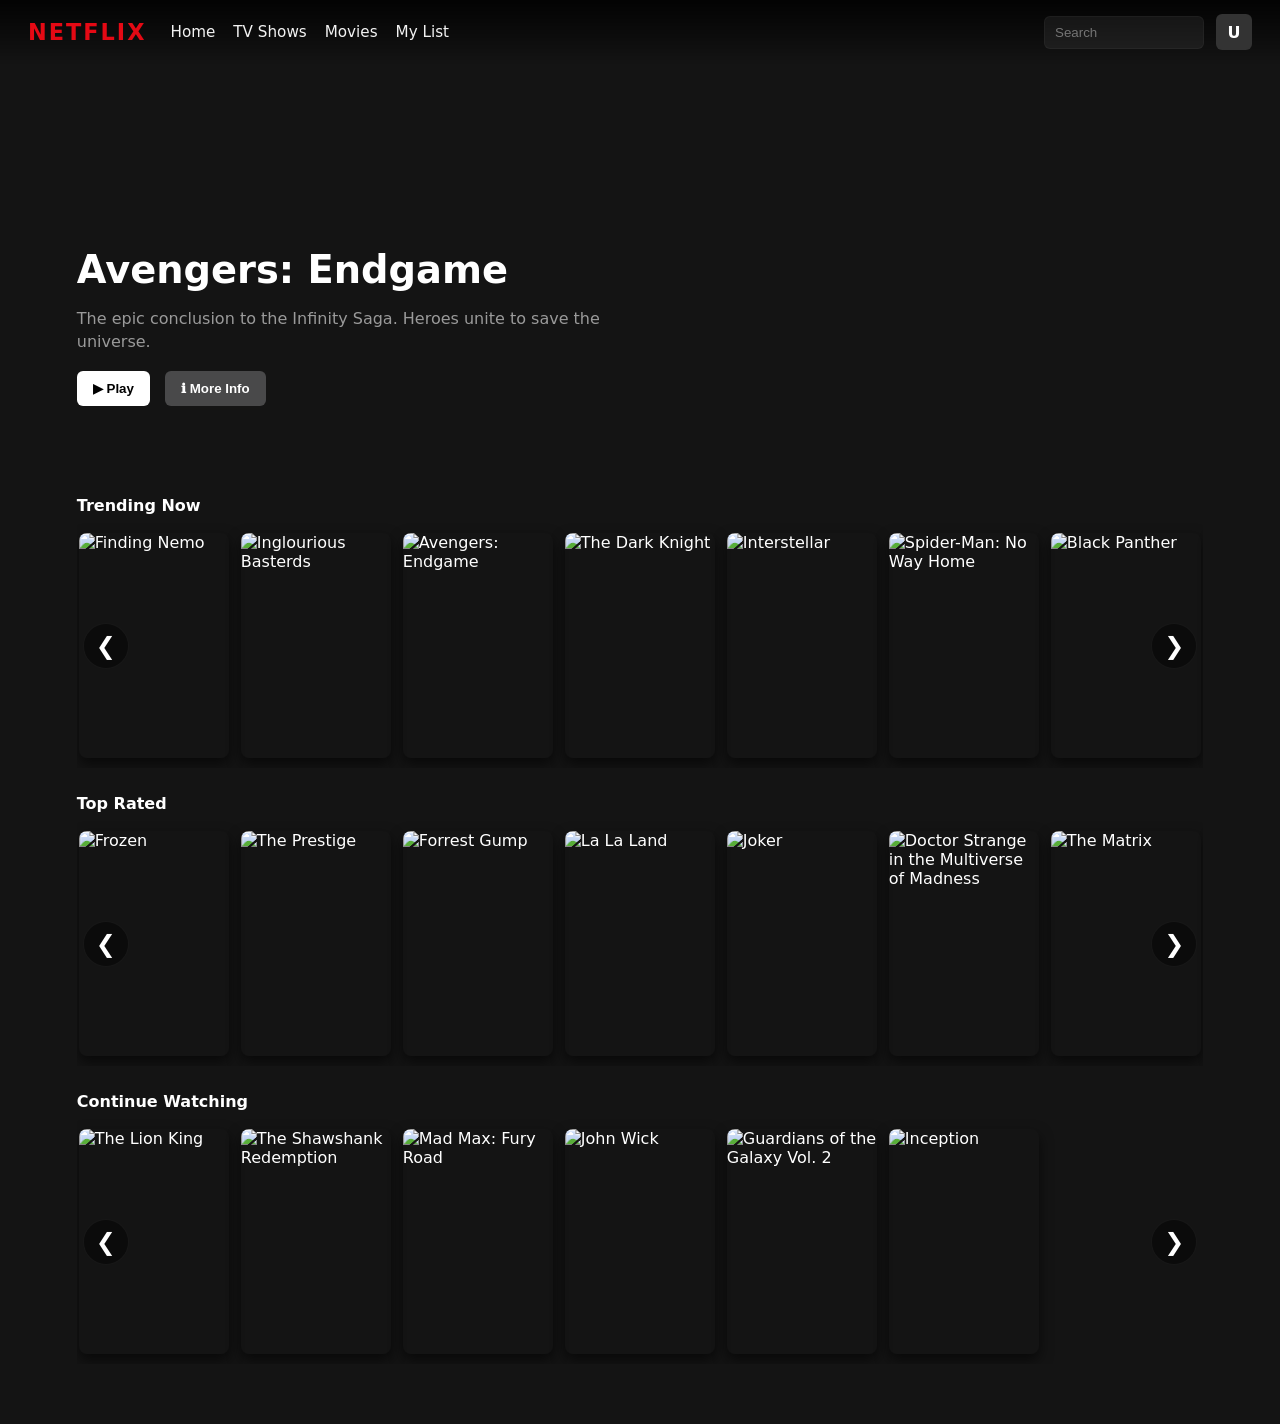
==== index.html @ ec2013bd "first commit" ====
<!DOCTYPE html>
<html lang="en">
<head>
  <meta charset="utf-8" />
  <meta name="viewport" content="width=device-width,initial-scale=1" />
  <title>Netflix Clone — Demo</title>
  <link rel="stylesheet" href="style.css" />
</head>
<body>
  <header class="site-header">
    <div class="logo">NETFLIX</div>

    <nav class="nav-desktop">
      <a href="#">Home</a>
      <a href="#">TV Shows</a>
      <a href="#">Movies</a>
      <a href="#">My List</a>
    </nav>

    <div class="nav-actions">
      <input id="search" class="search" placeholder="Search" />
      <button id="hamburger" class="hamburger" aria-label="Open menu">☰</button>
      <div class="avatar">U</div>
    </div>

    <!-- Mobile menu -->
    <div id="mobileMenu" class="mobile-menu hidden">
      <a href="#">Home</a>
      <a href="#">TV Shows</a>
      <a href="#">Movies</a>
      <a href="#">My List</a>
    </div>
  </header>

  <!-- HERO -->
  <section class="hero">
    <div class="hero-bg" role="img" aria-label="Featured movie poster"></div>
    <div class="hero-inner">
      <h1 id="heroTitle">Avengers: Endgame</h1>
      <p id="heroDesc">The epic conclusion to the Infinity Saga. Heroes unite to save the universe.</p>
      <div class="hero-buttons">
        <button class="btn play-hero" data-videoid="hA6hldpSTF8">▶ Play</button>
        <button class="btn info-hero">ℹ More Info</button>
      </div>
    </div>
  </section>

  <!-- ROWS -->
  <main id="rowsContainer" class="rows"></main>

  <!-- Trailer Modal -->
  <div id="trailerModal" class="modal hidden" aria-hidden="true">
    <div class="modal-panel" role="dialog" aria-modal="true">
      <button id="closeModal" class="modal-close" aria-label="Close">✕</button>
      <div class="video-wrap">
        <!-- iframe src set by JS -->
        <iframe id="trailerFrame" width="100%" height="100%" frameborder="0"
          allow="autoplay; encrypted-media" allowfullscreen></iframe>
      </div>
    </div>
  </div>

  <script src="script.js"></script>
</body>
</html>
---- style.css ----
:root{
  --bg:#141414; --muted:#9a9a9a; --red:#e50914;
}

/* Reset + base */
*{box-sizing:border-box}
html,body{height:100%}
body{
  margin:0; font-family: Inter, system-ui, -apple-system, "Segoe UI", Roboto, Arial;
  background:var(--bg); color:#fff; -webkit-font-smoothing:antialiased;
}

/* HEADER */
.site-header{
  display:flex; align-items:center; gap:24px;
  padding:14px 28px; background:linear-gradient(to bottom, rgba(0,0,0,0.85), transparent);
  position:sticky; top:0; z-index:60;
}
.logo{ color:var(--red); font-weight:800; letter-spacing:2px; font-size:1.4rem; }
.nav-desktop{ display:flex; gap:18px; align-items:center; }
.nav-desktop a{ color:#fff;text-decoration:none; font-size:0.95rem; opacity:0.95; }
.nav-actions{ margin-left:auto; display:flex; gap:12px; align-items:center; }

/* Search + avatar + hamburger */
.search{
  background:rgba(255,255,255,0.06); border:1px solid rgba(255,255,255,0.04); color:#fff;
  padding:8px 10px; border-radius:6px; outline:none; width:160px;
}
.avatar{ width:36px;height:36px;border-radius:6px;background:#333;display:flex;align-items:center;justify-content:center;font-weight:700;}
.hamburger{ display:none; background:transparent;border:none;color:#fff;font-size:20px; cursor:pointer; }

/* MOBILE MENU */
.mobile-menu{ position:fixed; top:60px; right:12px; background:#0b0b0b; border-radius:8px; padding:8px 12px; display:flex; flex-direction:column; gap:8px; z-index:70; }
.mobile-menu a{ color:#fff; text-decoration:none; }

/* HERO */
.hero{ position:relative; min-height:46vh; display:flex; align-items:flex-end; padding:36px 6%; overflow:hidden; }
.hero-bg{ position:absolute; inset:0; background-image:url('https://wallpaperaccess.com/full/329583.jpg'); background-size:cover; background-position:center; filter:brightness(.48); transform:scale(1.02); }
.hero-inner{ position:relative; z-index:2; max-width:680px; padding-bottom:36px; }
.hero h1{ font-size:2.4rem; margin:0 0 10px; }
.hero p{ color:var(--muted); max-width:560px; line-height:1.4; margin-bottom:18px; }
.btn{ padding:10px 16px; border-radius:6px; border:none; cursor:pointer; font-weight:700; }
.play-hero{ background:#fff; color:#000; margin-right:10px; }
.info-hero{ background:rgba(109,109,110,0.6); color:#fff; }

/* ROWS container */
.rows{ padding:18px 6% 60px; display:flex; flex-direction:column; gap:26px; }

/* Each category */
.row{
  display:flex; flex-direction:column; gap:8px;
}
.row-header{ display:flex; justify-content:space-between; align-items:center; }
.row-title{ font-weight:700; }

/* Poster track */
.track-wrap{ position:relative; }
.track{
  display:flex; gap:12px; overflow:hidden; padding:10px 2px; scroll-behavior:smooth;
}
.track::-webkit-scrollbar{ display:none; }

/* Poster card */
.poster{
  min-width:150px; width:150px; height:225px; border-radius:8px; object-fit:cover;
  flex-shrink:0; transform-origin: center bottom; transition:transform .18s ease, box-shadow .18s;
  box-shadow: 0 6px 14px rgba(0,0,0,0.6);
}
.poster:hover{ transform:translateY(-8px) scale(1.06); cursor:pointer; box-shadow: 0 18px 30px rgba(0,0,0,0.6); }

/* arrows */
.arrow{
  position:absolute; top:50%; transform:translateY(-50%); width:46px;height:46px;border-radius:50%;
  display:flex;align-items:center;justify-content:center;background:rgba(0,0,0,0.45); color:#fff; font-size:24px; cursor:pointer;
  transition:transform .12s, background .12s; border:1px solid rgba(255,255,255,0.05);
}
.arrow:hover{ transform:scale(1.06); background:rgba(0,0,0,0.7); }
.arrow.left{ left:6px; }
.arrow.right{ right:6px; }

/* modal trailer */
.modal{ position:fixed; inset:0; display:flex; align-items:center; justify-content:center; background:rgba(0,0,0,0.75); z-index:90; }
.modal-panel{ width:min(980px,94%); background:linear-gradient(#0b0b0b,#000); border-radius:10px; padding:14px; position:relative; }
.modal-close{ position:absolute; right:10px; top:8px; background:transparent;border:none;color:#fff;font-size:20px; cursor:pointer; }
.video-wrap{ width:100%; height:0; padding-bottom:56.25%; position:relative; } /* 16:9 */
.video-wrap iframe{ position:absolute; inset:0; width:100%; height:100%; border-radius:6px; }

/* hidden utility */
.hidden{ display:none !important; }

/* Responsive */
@media (max-width:900px){
  .poster{ min-width:120px; width:120px; height:180px; }
  .hero h1{ font-size:1.8rem; }
  .search{ display:none; }
}
@media (max-width:720px){
  .nav-desktop{ display:none; }
  .hamburger{ display:block; }
  .hero{ padding:20px; min-height:40vh; }
  .logo{ font-size:1.1rem; }
}
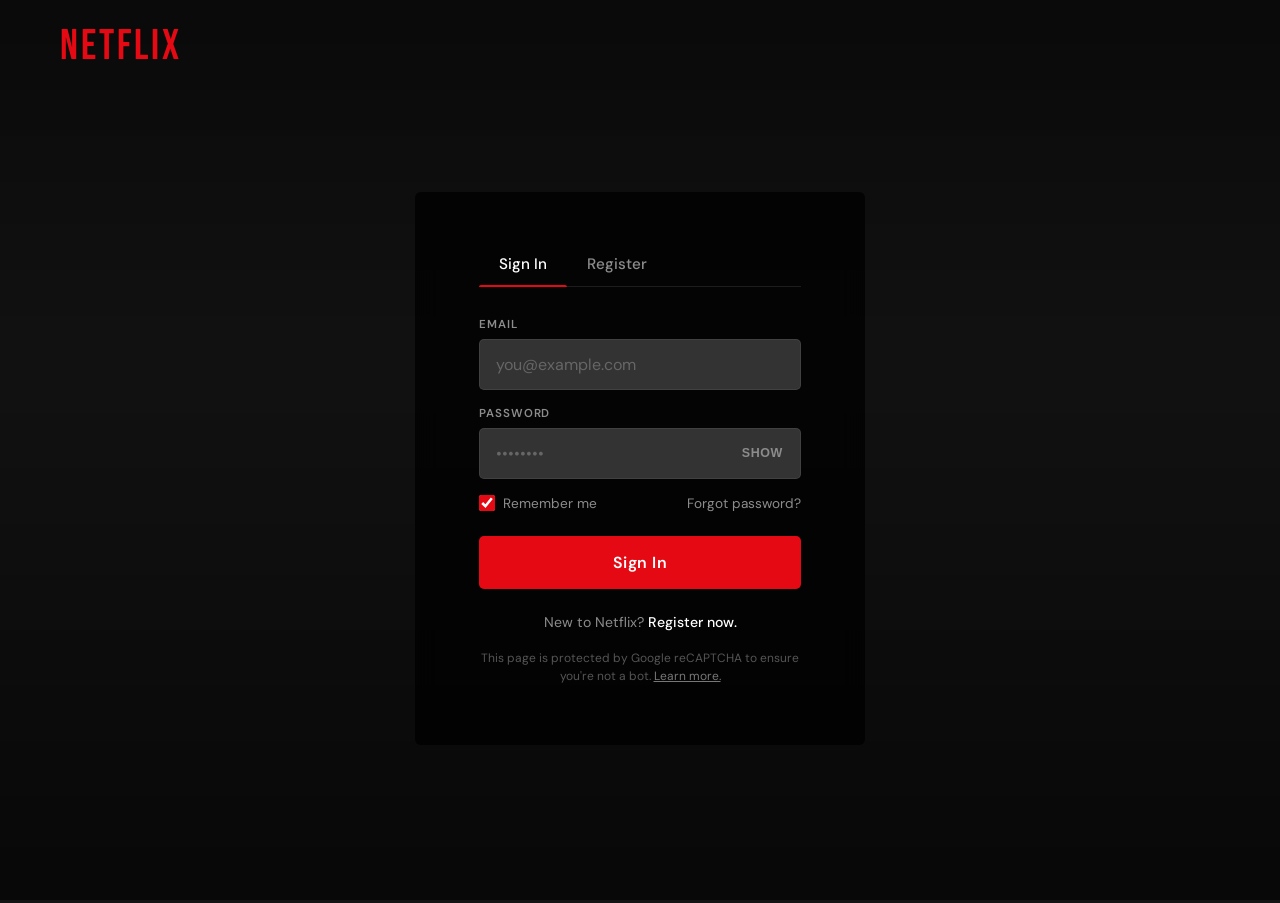
==== commit 2a1e0312: "Add auth, profiles, settings, my list, genre tabs, watch history, i18n" ====
--- a/index.html
+++ b/index.html
@@ -3,41 +3,91 @@
 <head>
   <meta charset="utf-8" />
   <meta name="viewport" content="width=device-width,initial-scale=1" />
-  <title>Netflix Clone — Demo</title>
+  <title>Netflix Clone — Home</title>
   <link rel="stylesheet" href="style.css" />
+  <style>
+    #auth-guard { position:fixed;inset:0;background:#141414;z-index:9999;display:flex;align-items:center;justify-content:center; }
+    #auth-guard .spinner { width:38px;height:38px;border:3px solid rgba(255,255,255,.12);border-top-color:#e50914;border-radius:50%;animation:spin .75s linear infinite; }
+    @keyframes spin{to{transform:rotate(360deg)}}
+    .user-menu{position:relative}
+    .avatar{width:36px;height:36px;border-radius:6px;background:#e50914;display:flex;align-items:center;justify-content:center;font-weight:700;font-size:.95rem;cursor:pointer;user-select:none;transition:opacity .15s}
+    .avatar:hover{opacity:.85}
+    .user-dropdown{display:none;position:absolute;top:calc(100% + 10px);right:0;background:#0b0b0b;border:1px solid rgba(255,255,255,.1);border-radius:8px;padding:8px 0;min-width:200px;box-shadow:0 12px 30px rgba(0,0,0,.6);z-index:80}
+    .user-dropdown.open{display:block;animation:fadeDown .18s ease}
+    @keyframes fadeDown{from{opacity:0;transform:translateY(-6px)}to{opacity:1;transform:translateY(0)}}
+    .dropdown-name{padding:10px 18px 8px;font-size:.82rem;color:#888;border-bottom:1px solid rgba(255,255,255,.07);margin-bottom:4px}
+    .dropdown-name strong{display:block;color:#fff;font-size:.93rem;margin-top:2px}
+    .dropdown-item{padding:9px 18px;font-size:.88rem;color:#ccc;cursor:pointer;transition:background .15s,color .15s;display:block;text-decoration:none}
+    .dropdown-item:hover{background:rgba(255,255,255,.07);color:#fff}
+    .dropdown-item.logout{color:#f87171}
+    .dropdown-item.logout:hover{background:rgba(239,68,68,.1)}
+    /* Profile switcher row in dropdown */
+    .dropdown-profiles { padding:8px 12px; border-bottom:1px solid rgba(255,255,255,.07); display:flex; gap:8px; flex-wrap:wrap; margin-bottom:4px; }
+    .dp-avatar { width:32px;height:32px;border-radius:5px;display:flex;align-items:center;justify-content:center;font-weight:700;font-size:.85rem;cursor:pointer;border:2px solid transparent;transition:border-color .15s,transform .15s;flex-shrink:0; }
+    .dp-avatar:hover{transform:scale(1.1)}
+    .dp-avatar.active-profile{border-color:#fff}
+    .dp-manage { font-size:.72rem;color:#888;cursor:pointer;padding:4px 0;letter-spacing:.04em; }
+    .dp-manage:hover{color:#fff}
+
+    /* GENRE TABS */
+    .genre-tabs-wrap { padding:0 6% 0; background:linear-gradient(to bottom,rgba(20,20,20,.95),transparent); position:sticky;top:56px;z-index:50; }
+    #genreTabs { display:flex;gap:8px;padding:12px 0 10px;overflow-x:auto;scrollbar-width:none; }
+    #genreTabs::-webkit-scrollbar{display:none}
+    .genre-tab { padding:7px 18px;border-radius:20px;border:1px solid rgba(255,255,255,.18);background:transparent;color:#ccc;font-size:.82rem;font-weight:500;cursor:pointer;white-space:nowrap;transition:background .15s,color .15s,border-color .15s,transform .1s;flex-shrink:0; }
+    .genre-tab:hover{background:rgba(255,255,255,.1);color:#fff;border-color:rgba(255,255,255,.4)}
+    .genre-tab.active{background:#e50914;color:#fff;border-color:#e50914;transform:scale(1.04)}
+  </style>
 </head>
 <body>
+
+  <div id="auth-guard"><div class="spinner"></div></div>
+
   <header class="site-header">
-    <div class="logo">NETFLIX</div>
-
+    <a href="profiles.html" class="logo" style="text-decoration:none;">NETFLIX</a>
     <nav class="nav-desktop">
-      <a href="#">Home</a>
-      <a href="#">TV Shows</a>
-      <a href="#">Movies</a>
-      <a href="#">My List</a>
+      <a href="index.html">Home</a>
+      <a href="mylist.html">My List</a>
+      <a href="profile.html">Profile</a>
+      <a href="settings.html">Settings</a>
     </nav>
-
     <div class="nav-actions">
       <input id="search" class="search" placeholder="Search" />
       <button id="hamburger" class="hamburger" aria-label="Open menu">☰</button>
-      <div class="avatar">U</div>
+      <div class="user-menu">
+        <div class="avatar" id="avatarBtn" title="Account">U</div>
+        <div class="user-dropdown" id="userDropdown">
+          <!-- Profile switcher -->
+          <div class="dropdown-profiles" id="dropdownProfiles"></div>
+          <div class="dropdown-name">Signed in as<strong id="dropdownName">User</strong></div>
+          <a href="profiles.html" class="dropdown-item">Switch Profile</a>
+          <a href="profile.html"  class="dropdown-item">My Profile</a>
+          <a href="settings.html" class="dropdown-item">Account Settings</a>
+          <a href="mylist.html"   class="dropdown-item">My List</a>
+          <a href="#" class="dropdown-item logout" id="logoutBtn">Sign Out</a>
+        </div>
+      </div>
     </div>
-
-    <!-- Mobile menu -->
     <div id="mobileMenu" class="mobile-menu hidden">
-      <a href="#">Home</a>
-      <a href="#">TV Shows</a>
-      <a href="#">Movies</a>
-      <a href="#">My List</a>
+      <a href="index.html">Home</a>
+      <a href="mylist.html">My List</a>
+      <a href="profile.html">Profile</a>
+      <a href="settings.html">Settings</a>
+      <a href="profiles.html">Switch Profile</a>
+      <a href="auth.html" id="mobileLogout" style="color:#f87171;">Sign Out</a>
     </div>
   </header>
 
+  <!-- GENRE TABS -->
+  <div class="genre-tabs-wrap">
+    <div id="genreTabs"></div>
+  </div>
+
   <!-- HERO -->
   <section class="hero">
-    <div class="hero-bg" role="img" aria-label="Featured movie poster"></div>
+    <div class="hero-bg"></div>
     <div class="hero-inner">
-      <h1 id="heroTitle">Avengers: Endgame</h1>
-      <p id="heroDesc">The epic conclusion to the Infinity Saga. Heroes unite to save the universe.</p>
+      <h1>Avengers: Endgame</h1>
+      <p>The epic conclusion to the Infinity Saga. Heroes unite to save the universe.</p>
       <div class="hero-buttons">
         <button class="btn play-hero" data-videoid="hA6hldpSTF8">▶ Play</button>
         <button class="btn info-hero">ℹ More Info</button>
@@ -45,21 +95,83 @@
     </div>
   </section>
 
-  <!-- ROWS -->
   <main id="rowsContainer" class="rows"></main>
 
-  <!-- Trailer Modal -->
   <div id="trailerModal" class="modal hidden" aria-hidden="true">
     <div class="modal-panel" role="dialog" aria-modal="true">
-      <button id="closeModal" class="modal-close" aria-label="Close">✕</button>
+      <button id="closeModal" class="modal-close">✕</button>
       <div class="video-wrap">
-        <!-- iframe src set by JS -->
-        <iframe id="trailerFrame" width="100%" height="100%" frameborder="0"
-          allow="autoplay; encrypted-media" allowfullscreen></iframe>
+        <iframe id="trailerFrame" frameborder="0" allow="autoplay; encrypted-media" allowfullscreen></iframe>
       </div>
     </div>
   </div>
 
+  <script>
+    const session = JSON.parse(localStorage.getItem('nf_session') || sessionStorage.getItem('nf_session') || 'null');
+    if (!session) { window.location.replace('auth.html'); }
+    else {
+      document.getElementById('auth-guard').style.display = 'none';
+
+      // Active profile name (from profiles page selection)
+      const profileName  = session.activeProfile  || session.name || 'Me';
+      const profileColor = session.activeProfileColor || '#e50914';
+      const initial = profileName.charAt(0).toUpperCase();
+
+      document.getElementById('avatarBtn').textContent = initial;
+      document.getElementById('avatarBtn').style.background = profileColor;
+      document.getElementById('dropdownName').textContent = session.name || session.email;
+
+      // Populate mini profile switcher inside dropdown
+      const PROFILES_KEY = 'nf_profiles_' + session.email;
+      const ACTIVE_KEY   = 'nf_active_profile_' + session.email;
+      const profiles = JSON.parse(localStorage.getItem(PROFILES_KEY) || '[]');
+      const activeId = localStorage.getItem(ACTIVE_KEY);
+      const dpWrap = document.getElementById('dropdownProfiles');
+      if (profiles.length > 0) {
+        profiles.forEach(p => {
+          const dp = document.createElement('div');
+          dp.className = 'dp-avatar' + (p.id === activeId ? ' active-profile' : '');
+          dp.style.background = p.color;
+          dp.title = p.name;
+          dp.textContent = p.name.charAt(0).toUpperCase();
+          dp.addEventListener('click', (e) => {
+            e.stopPropagation();
+            localStorage.setItem(ACTIVE_KEY, p.id);
+            const s = JSON.parse(localStorage.getItem('nf_session') || '{}');
+            s.activeProfile = p.name; s.activeProfileColor = p.color;
+            localStorage.setItem('nf_session', JSON.stringify(s));
+            window.location.reload();
+          });
+          dpWrap.appendChild(dp);
+        });
+        const manage = document.createElement('a');
+        manage.href = 'profiles.html'; manage.className = 'dp-manage';
+        manage.textContent = 'Manage Profiles';
+        dpWrap.appendChild(manage);
+      } else {
+        dpWrap.style.display = 'none';
+      }
+
+      // Dropdown
+      const avatarBtn = document.getElementById('avatarBtn');
+      const dropdown  = document.getElementById('userDropdown');
+      avatarBtn.addEventListener('click', e => { e.stopPropagation(); dropdown.classList.toggle('open'); });
+      document.addEventListener('click', () => dropdown.classList.remove('open'));
+      dropdown.addEventListener('click', e => e.stopPropagation());
+
+      document.getElementById('logoutBtn').addEventListener('click', e => {
+        e.preventDefault();
+        localStorage.removeItem('nf_session'); sessionStorage.removeItem('nf_session');
+        window.location.href = 'auth.html';
+      });
+      document.getElementById('mobileLogout').addEventListener('click', e => {
+        e.preventDefault();
+        localStorage.removeItem('nf_session'); sessionStorage.removeItem('nf_session');
+        window.location.href = 'auth.html';
+      });
+    }
+  </script>
+  <script src="i18n.js"></script>
   <script src="script.js"></script>
 </body>
-</html>
+</html>
--- a/style.css
+++ b/style.css
@@ -26,12 +26,58 @@
   background:rgba(255,255,255,0.06); border:1px solid rgba(255,255,255,0.04); color:#fff;
   padding:8px 10px; border-radius:6px; outline:none; width:160px;
 }
-.avatar{ width:36px;height:36px;border-radius:6px;background:#333;display:flex;align-items:center;justify-content:center;font-weight:700;}
 .hamburger{ display:none; background:transparent;border:none;color:#fff;font-size:20px; cursor:pointer; }
 
 /* MOBILE MENU */
 .mobile-menu{ position:fixed; top:60px; right:12px; background:#0b0b0b; border-radius:8px; padding:8px 12px; display:flex; flex-direction:column; gap:8px; z-index:70; }
 .mobile-menu a{ color:#fff; text-decoration:none; }
+
+/* User menu / avatar dropdown */
+.user-menu { position: relative; }
+.avatar {
+  width:36px; height:36px; border-radius:6px;
+  background: var(--red); display:flex; align-items:center;
+  justify-content:center; font-weight:700; font-size:0.95rem;
+  cursor:pointer; user-select:none;
+  transition: opacity 0.15s;
+}
+.avatar:hover { opacity: 0.85; }
+.user-dropdown {
+  display:none; position:absolute; top:calc(100% + 10px); right:0;
+  background:#0b0b0b; border:1px solid rgba(255,255,255,0.1);
+  border-radius:8px; padding:8px 0; min-width:180px;
+  box-shadow:0 12px 30px rgba(0,0,0,0.6); z-index:80;
+}
+.user-dropdown.open { display:block; animation: fadeDown 0.18s ease; }
+@keyframes fadeDown {
+  from { opacity:0; transform:translateY(-6px); }
+  to   { opacity:1; transform:translateY(0); }
+}
+.dropdown-name {
+  padding:10px 18px 8px; font-size:0.82rem; color:#888;
+  border-bottom:1px solid rgba(255,255,255,0.07); margin-bottom:4px;
+}
+.dropdown-name strong { display:block; color:#fff; font-size:0.93rem; margin-top:2px; }
+.dropdown-item {
+  padding:9px 18px; font-size:0.88rem; color:#ccc;
+  cursor:pointer; transition:background 0.15s, color 0.15s;
+  display:block; text-decoration:none;
+}
+.dropdown-item:hover { background:rgba(255,255,255,0.07); color:#fff; }
+.dropdown-item.logout { color:#f87171; }
+.dropdown-item.logout:hover { background:rgba(239,68,68,0.1); }
+
+/* Auth guard overlay */
+#auth-guard {
+  position:fixed; inset:0; background:#141414;
+  z-index:9999; display:flex; align-items:center; justify-content:center;
+}
+#auth-guard .spinner {
+  width:38px; height:38px;
+  border:3px solid rgba(255,255,255,0.12); border-top-color:var(--red);
+  border-radius:50%; animation:spin 0.75s linear infinite;
+}
+@keyframes spin { to { transform:rotate(360deg); } }
 
 /* HERO */
 .hero{ position:relative; min-height:46vh; display:flex; align-items:flex-end; padding:36px 6%; overflow:hidden; }
@@ -82,7 +128,7 @@
 .modal{ position:fixed; inset:0; display:flex; align-items:center; justify-content:center; background:rgba(0,0,0,0.75); z-index:90; }
 .modal-panel{ width:min(980px,94%); background:linear-gradient(#0b0b0b,#000); border-radius:10px; padding:14px; position:relative; }
 .modal-close{ position:absolute; right:10px; top:8px; background:transparent;border:none;color:#fff;font-size:20px; cursor:pointer; }
-.video-wrap{ width:100%; height:0; padding-bottom:56.25%; position:relative; } /* 16:9 */
+.video-wrap{ width:100%; height:0; padding-bottom:56.25%; position:relative; }
 .video-wrap iframe{ position:absolute; inset:0; width:100%; height:100%; border-radius:6px; }
 
 /* hidden utility */
@@ -100,3 +146,25 @@
   .hero{ padding:20px; min-height:40vh; }
   .logo{ font-size:1.1rem; }
 }
+
+/* ---- POSTER WRAP (new card system) ---- */
+.poster-wrap {
+  position: relative; flex-shrink: 0; width: 150px;
+  transition: transform .18s ease;
+}
+.poster-wrap .poster {
+  width: 150px; min-width: 150px;
+  transition: transform .18s ease, box-shadow .18s, opacity .2s;
+}
+.poster-wrap:hover .poster {
+  transform: translateY(-8px) scale(1.06);
+  box-shadow: 0 18px 30px rgba(0,0,0,.7);
+}
+.poster-hover-card button:hover { opacity: .85; }
+
+/* ---- GENRE TABS (responsive) ---- */
+@media (max-width: 900px) {
+  .poster-wrap { width: 120px; }
+  .poster-wrap .poster { width: 120px; min-width: 120px; height: 180px; }
+  .genre-tabs-wrap { padding: 0 4%; }
+}
